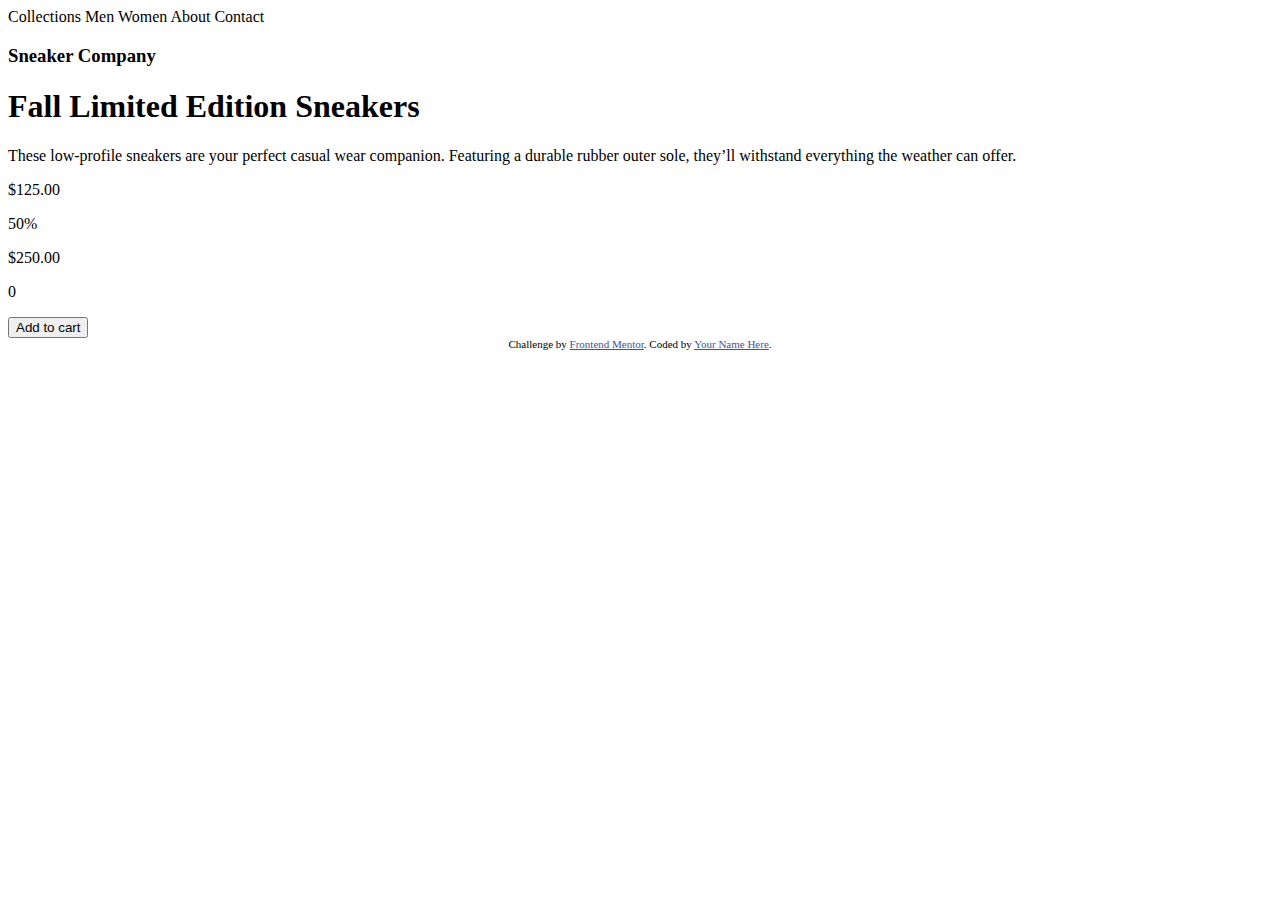
==== ecommerce-product-page-main/index.html @ 7ef9e748 "Initial structure added" ====
<!DOCTYPE html>
<html lang="en">

<head>
  <meta charset="UTF-8">
  <meta name="viewport" content="width=device-width, initial-scale=1.0">
  <!-- displays site properly based on user's device -->

  <link rel="icon" type="image/png" sizes="32x32" href="./images/favicon-32x32.png">

  <title>Frontend Mentor | E-commerce product page</title>
  <link rel="stylesheet" href="style.css">

  <!-- Feel free to remove these styles or customise in your own stylesheet 👍 -->
  <style>
    .attribution {
      font-size: 11px;
      text-align: center;
    }

    .attribution a {
      color: hsl(228, 45%, 44%);
    }
  </style>
</head>

<body>

  <header>

    <nav>
      Collections
      Men
      Women
      About
      Contact
    </nav>

  </header>

  <main>
    <h3>Sneaker Company</h3>

    <h1>Fall Limited Edition Sneakers</h1>

    <p class="description">These low-profile sneakers are your perfect casual wear companion. Featuring a
    durable rubber outer sole, they’ll withstand everything the weather can offer.</p>

    <p class="price">$125.00</p>
    <p class="percentage">50%</p>
    <p class="past-price">$250.00</p>

    <p class="quantity">0</p>
    <button>Add to cart</button>

  </main>

  <div class="attribution">
    Challenge by <a href="https://www.frontendmentor.io?ref=challenge" target="_blank">Frontend Mentor</a>.
    Coded by <a href="#">Your Name Here</a>.
  </div>
</body>

</html>
---- ecommerce-product-page-main/style.css ----

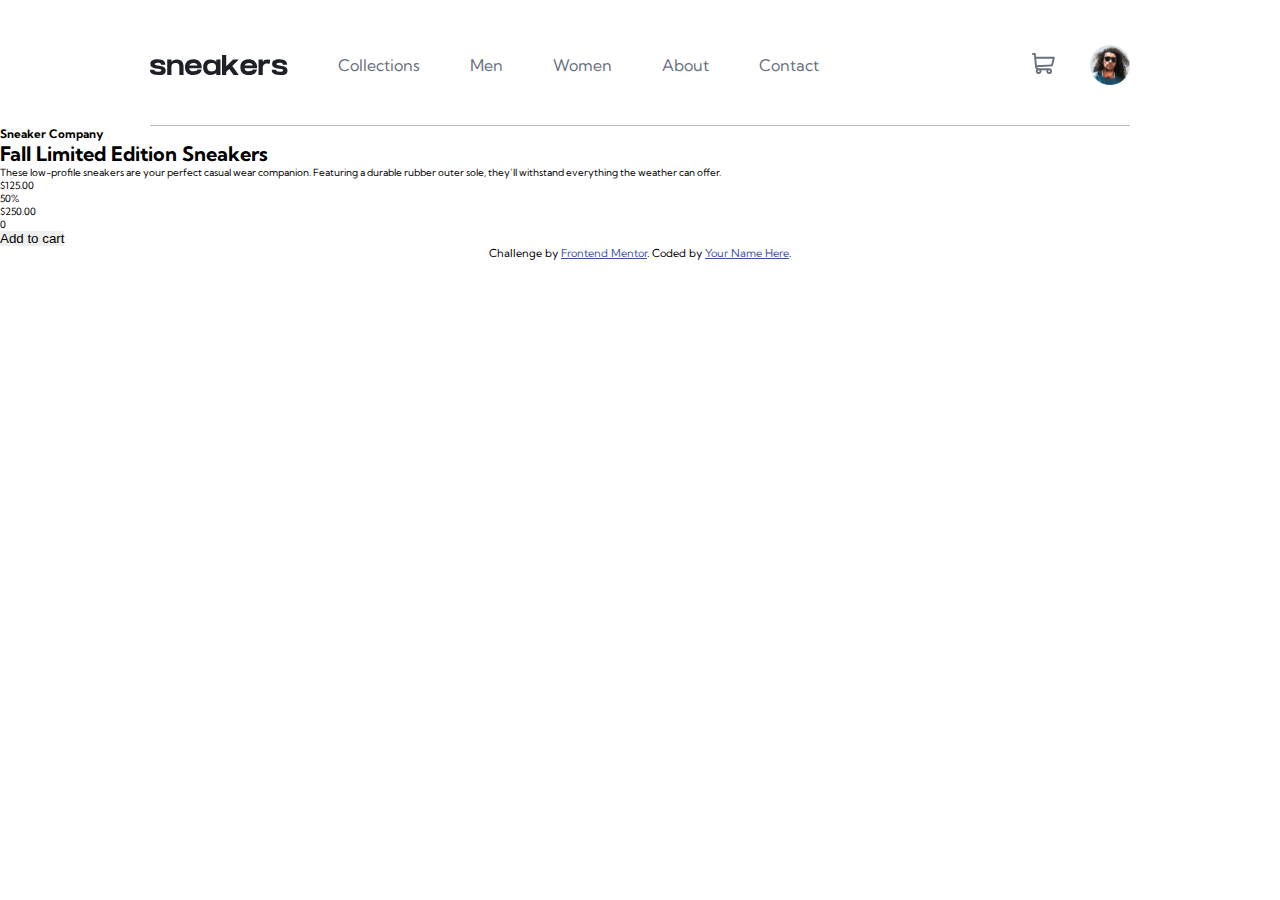
==== commit c65664e3: "header and navbar added" ====
--- a/ecommerce-product-page-main/index.html
+++ b/ecommerce-product-page-main/index.html
@@ -29,16 +29,24 @@
   <header>
 
     <nav>
-      Collections
-      Men
-      Women
-      About
-      Contact
+      <img src="./images/logo.svg" alt="Logo">
+      <a href="#">Collections</a>
+      <a href="#">Men</a>
+      <a href="#">Women</a>
+      <a href="#">About</a>
+      <a href="#">Contact</a>
+
+      <div class="user-area">
+        <button><img src="./images/icon-cart.svg" alt="Carrinho"></button>
+        <img src="./images/image-avatar.png" alt="Avatar" class="avatar-image">
+      </div>
     </nav>
 
   </header>
 
   <main>
+
+    
     <h3>Sneaker Company</h3>
 
     <h1>Fall Limited Edition Sneakers</h1>
--- a/ecommerce-product-page-main/style.css
+++ b/ecommerce-product-page-main/style.css
@@ -1,2 +1,79 @@
+@import url('https://fonts.googleapis.com/css2?family=Kumbh+Sans:wght@100..900&display=swap');
 
+* {
+    padding: 0;
+    margin: 0;
+    box-sizing: border-box;
+    border: none;
+}
 
+html {
+    font-size: 62.5%;
+
+    --orange: hsl(26, 100%, 55%);
+    --paleOrange: hsl(25, 100%, 94%);
+
+    --veryDarkBlue: hsl(220, 13%, 13%);
+    --darkGrayishBlue: hsl(219, 9%, 45%);
+    --grayishBlue: hsl(220, 14%, 75%);
+    --lightGrayishBlue: hsl(223, 64%, 98%);
+    --white: hsl(0, 0%, 100%);
+    --black: hsl(0, 0%, 0%);
+
+    --mainFont: 'Kumbh Sans', sans-serif;
+
+    font-family: var(--mainFont);
+}
+
+header {
+    display: flex;
+    flex-direction: row;
+    gap: 5rem;
+    padding: 0rem 15rem;
+}
+
+header img {
+    width: 15rem;
+}
+
+header nav {
+    font-weight: 400;
+    font-size: 1.6rem;
+    color: var(--darkGrayishBlue);
+    display: flex;
+    flex-direction: row;
+    align-items: center;
+    justify-content: center;
+    margin-top: .5rem;
+    gap: 5rem;
+    padding: 4rem 0rem;
+    border-bottom: 1px solid var(--grayishBlue);
+    width: 100%;
+}
+
+header nav a {
+    all: unset;
+    color: inherit;
+    text-decoration: none;
+}
+
+header nav .user-area {
+    display: flex;
+    flex-direction: row;
+    gap: 3.5rem;
+    justify-content: flex-end;
+    align-items: center;
+    width: 100%;
+}
+
+header nav .user-area button {
+    background-color: transparent;
+}
+
+header nav .user-area button img {
+    width: 2.3rem;
+}
+
+header nav .user-area .avatar-image {
+    width: 4rem;
+}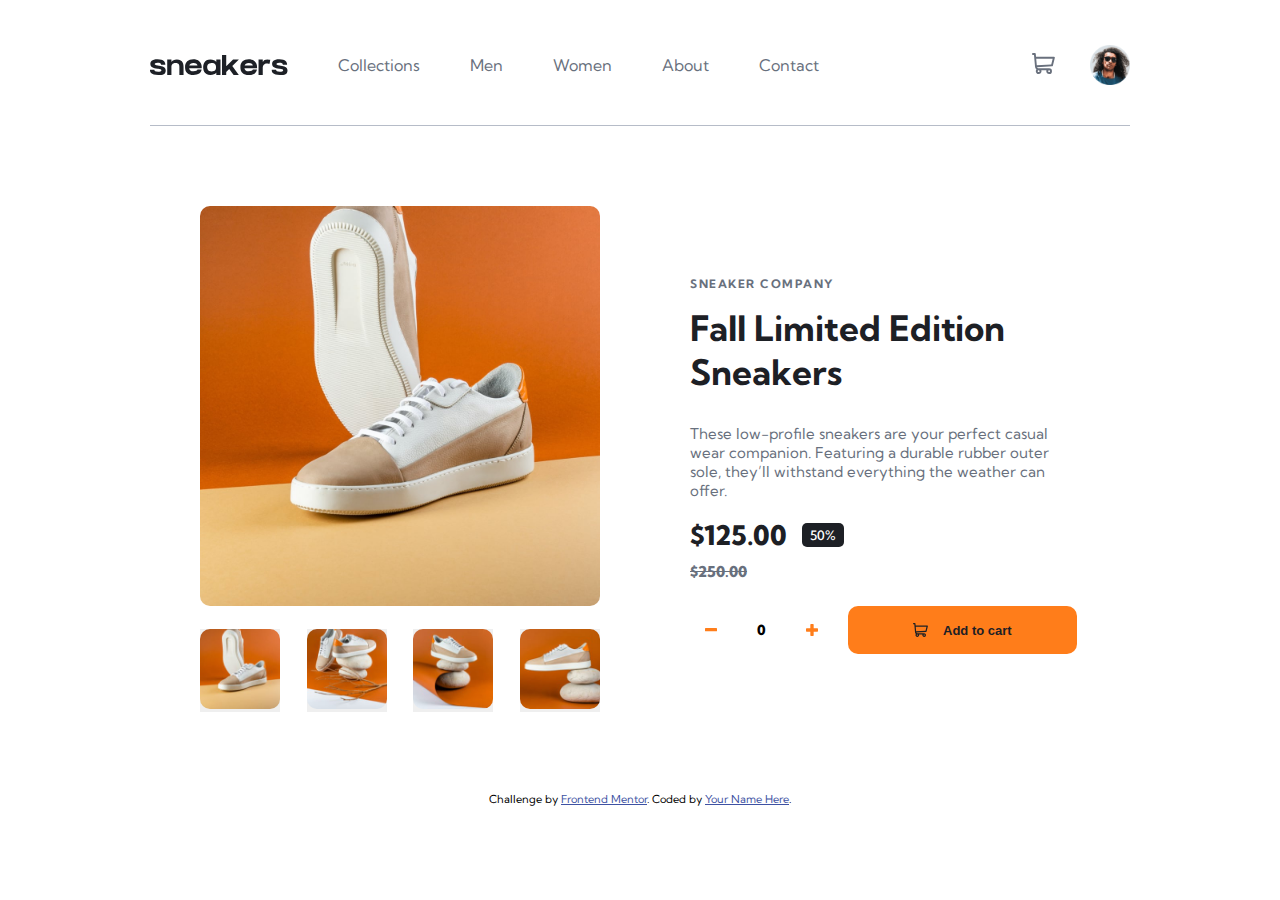
==== commit c5b7a224: "main content added and stylized" ====
--- a/ecommerce-product-page-main/index.html
+++ b/ecommerce-product-page-main/index.html
@@ -46,20 +46,50 @@
 
   <main>
 
-    
-    <h3>Sneaker Company</h3>
+    <div class="image-pack">
 
-    <h1>Fall Limited Edition Sneakers</h1>
+      <img src="./images/image-product-1.jpg" alt="" class="mainImage">
 
-    <p class="description">These low-profile sneakers are your perfect casual wear companion. Featuring a
-    durable rubber outer sole, they’ll withstand everything the weather can offer.</p>
+      <div class="image-navegation">
+        <button><img src="./images/image-product-1-thumbnail.jpg" alt=""></button>
+        <button><img src="./images/image-product-2-thumbnail.jpg" alt=""></button>
+        <button><img src="./images/image-product-3-thumbnail.jpg" alt=""></button>
+        <button><img src="./images/image-product-4-thumbnail.jpg" alt=""></button>
+      </div>
 
-    <p class="price">$125.00</p>
-    <p class="percentage">50%</p>
-    <p class="past-price">$250.00</p>
+    </div>
 
-    <p class="quantity">0</p>
-    <button>Add to cart</button>
+    <div class="description-area">
+
+      <h3>SNEAKER COMPANY</h3>
+
+      <h1>Fall Limited Edition Sneakers</h1>
+
+      <p class="description">These low-profile sneakers are your perfect casual wear companion. Featuring a
+        durable rubber outer sole, they’ll withstand everything the weather can offer.</p>
+
+      <div class="pricePercentage">
+        <p class="price">$125.00</p>
+        <p class="percentage">50%</p>
+      </div>
+
+      <p class="past-price">$250.00</p>
+
+      <div class="quantityButton">
+
+        <div class="quantityWrapper">
+          <button class="quantityDelete"><img src="./images/icon-minus.svg" alt="" srcset=""></button>
+          <p class="quantity">0</p>
+          <button class="quantityAdd"><img src="./images/icon-plus.svg" alt="" srcset=""></button>
+        </div>
+
+        <button class="cartButton"> 
+          <img src="./images/icon-cart copy.svg" alt="" srcset=""> 
+          <p>Add to cart</p>
+        </button>
+      </div>
+
+    </div>
 
   </main>
 
--- a/ecommerce-product-page-main/style.css
+++ b/ecommerce-product-page-main/style.css
@@ -25,6 +25,10 @@
     font-family: var(--mainFont);
 }
 
+body {
+    background-color: var(--white);
+}
+
 header {
     display: flex;
     flex-direction: row;
@@ -55,6 +59,7 @@
     all: unset;
     color: inherit;
     text-decoration: none;
+    cursor: pointer;
 }
 
 header nav .user-area {
@@ -68,6 +73,7 @@
 
 header nav .user-area button {
     background-color: transparent;
+    cursor: pointer;
 }
 
 header nav .user-area button img {
@@ -76,4 +82,136 @@
 
 header nav .user-area .avatar-image {
     width: 4rem;
+    cursor: pointer;
+}
+
+main {
+    display: flex;
+    flex-direction: row;
+    margin: 8rem 20rem;
+    gap: 9rem;
+}
+
+main .image-pack .mainImage {
+    width: 40rem;
+    border-radius: 1rem;
+}
+
+main .image-pack .image-navegation {
+    display: flex;
+    flex-direction: row;
+    justify-content: space-between;
+    margin-top: 2rem;
+}
+
+main .image-pack .image-navegation img {
+    width: 8rem;
+    border-radius: 1rem;
+    cursor: pointer;
+}
+
+main .description-area {
+    padding-top: 7rem;
+}
+
+main .description-area h3 {
+    color: var(--darkGrayishBlue);
+    margin-bottom: 1.5rem;
+    letter-spacing: .15rem;
+}
+
+main .description-area h1 {
+    font-size: 3.5rem;
+    color: var(--veryDarkBlue);
+}
+
+main .description-area .description {
+    font-size: 1.5rem;
+    color: var(--darkGrayishBlue);
+    margin-top: 3rem;
+}
+
+main .description-area .pricePercentage {
+    display: flex;
+    flex-direction: row;
+    margin-top: 1.8rem;
+    justify-content: flex-start;
+    align-items: center;
+    gap: 1.5rem;
+}
+
+main .description-area .pricePercentage .price {
+    font-size: 2.7rem;
+    font-weight: 800;
+    color: var(--veryDarkBlue);
+}
+
+main .description-area .pricePercentage .percentage {
+    background-color: var(--veryDarkBlue);
+    color: var(--white);
+    font-size: 1.3rem;
+    font-weight: 500;
+    padding: .4rem .8rem;
+    border-radius: .5rem;
+}
+
+main .description-area .past-price {
+    font-size: 1.5rem;
+    font-weight: 800;
+    text-decoration: line-through;
+    color: var(--darkGrayishBlue);
+    margin-top: 1rem;
+}
+
+main .description-area .quantityButton {
+    display: flex;
+    flex-direction: row;
+    margin-top: 2.5rem;
+    gap: 1.5rem;
+}
+
+main .description-area .quantityButton .quantityWrapper{
+    display: flex;
+    flex-direction: row;
+    justify-content: center;
+    align-items: center;
+    background-color: var(--LightgrayishBlue);
+    padding: 1.5rem;
+    gap: 4rem;
+    border-radius: .5rem;
+}
+
+main .description-area .quantityButton .quantityWrapper button{
+    background-color: var(--LightgrayishBlue);
+    display: flex;
+    justify-content: center;
+    align-items: center;
+    cursor: pointer;
+}
+
+main .description-area .quantityButton .quantityWrapper button img{
+    width: 1.2rem;
+}
+
+main .description-area .quantityButton .quantityWrapper .quantity{
+    font-size: 1.4rem;
+    font-weight: 800;
+}
+
+main .description-area .quantityButton .cartButton img{
+    width: 1.5rem;
+}
+
+main .description-area .quantityButton .cartButton{
+    background-color: var(--orange);
+    color: var(--veryDarkBlue);
+    font-size: 1.3rem;
+    font-weight: 800;
+    display: flex;
+    justify-content: center;
+    align-items: center;
+    gap: 1.5rem;
+    padding: 1rem 6.5rem;
+    border-radius: 1rem;
+    cursor: pointer;
 }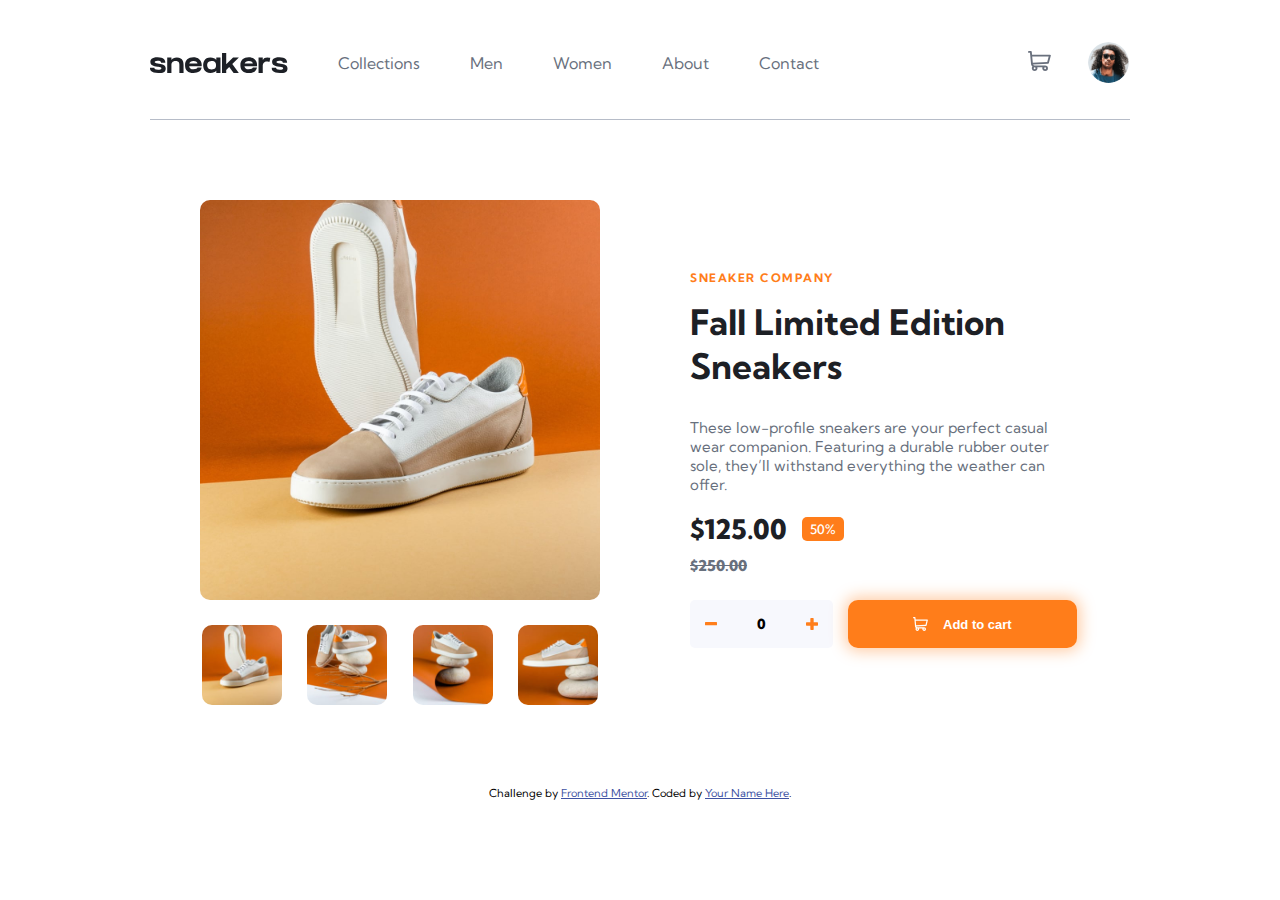
==== commit 8c10a722: "Add initial active states" ====
--- a/ecommerce-product-page-main/index.html
+++ b/ecommerce-product-page-main/index.html
@@ -29,7 +29,7 @@
   <header>
 
     <nav>
-      <img src="./images/logo.svg" alt="Logo">
+      <img src="./images/logo.svg" alt="Logo" class="logo">
       <a href="#">Collections</a>
       <a href="#">Men</a>
       <a href="#">Women</a>
@@ -37,8 +37,16 @@
       <a href="#">Contact</a>
 
       <div class="user-area">
-        <button><img src="./images/icon-cart.svg" alt="Carrinho"></button>
-        <img src="./images/image-avatar.png" alt="Avatar" class="avatar-image">
+        <button class="cart"><img src="./images/icon-cart.svg" alt="Carrinho"></button>
+
+        <div class="productsCart">
+          <h3>Cart</h3>
+          <p>Your cart is empty.</p>
+        </div>
+
+        <div class="avatar-image-container">
+          <img src="./images/image-avatar.png" alt="Avatar" class="avatar-image">
+        </div>
       </div>
     </nav>
 
@@ -51,10 +59,22 @@
       <img src="./images/image-product-1.jpg" alt="" class="mainImage">
 
       <div class="image-navegation">
-        <button><img src="./images/image-product-1-thumbnail.jpg" alt=""></button>
-        <button><img src="./images/image-product-2-thumbnail.jpg" alt=""></button>
-        <button><img src="./images/image-product-3-thumbnail.jpg" alt=""></button>
-        <button><img src="./images/image-product-4-thumbnail.jpg" alt=""></button>
+
+        <div class="image-navegation__buttonWrapper">
+          <button><img src="./images/image-product-1-thumbnail.jpg" alt=""></button>
+        </div>
+
+        <div class="image-navegation__buttonWrapper">
+          <button><img src="./images/image-product-2-thumbnail.jpg" alt=""></button>
+        </div>
+
+        <div class="image-navegation__buttonWrapper">
+          <button><img src="./images/image-product-3-thumbnail.jpg" alt=""></button>
+        </div>
+
+        <div class="image-navegation__buttonWrapper">
+          <button><img src="./images/image-product-4-thumbnail.jpg" alt=""></button>
+        </div>
       </div>
 
     </div>
@@ -83,8 +103,8 @@
           <button class="quantityAdd"><img src="./images/icon-plus.svg" alt="" srcset=""></button>
         </div>
 
-        <button class="cartButton"> 
-          <img src="./images/icon-cart copy.svg" alt="" srcset=""> 
+        <button class="cartButton">
+          <img src="./images/icon-cart copy.svg" alt="" srcset="">
           <p>Add to cart</p>
         </button>
       </div>
@@ -99,4 +119,6 @@
   </div>
 </body>
 
+<script src="./script.js"></script>
+
 </html>--- a/ecommerce-product-page-main/style.css
+++ b/ecommerce-product-page-main/style.css
@@ -33,11 +33,15 @@
     display: flex;
     flex-direction: row;
     gap: 5rem;
-    padding: 0rem 15rem;
-}
-
-header img {
+    height: 12rem;
+    margin: 0rem 15rem;
+    border-bottom: 1px solid var(--grayishBlue);
+}
+
+header nav .logo {
     width: 15rem;
+    border-bottom: 4px solid transparent;
+
 }
 
 header nav {
@@ -50,9 +54,8 @@
     justify-content: center;
     margin-top: .5rem;
     gap: 5rem;
-    padding: 4rem 0rem;
-    border-bottom: 1px solid var(--grayishBlue);
     width: 100%;
+    height: 100%;
 }
 
 header nav a {
@@ -60,6 +63,15 @@
     color: inherit;
     text-decoration: none;
     cursor: pointer;
+    height: 90%;
+    display: flex;
+    justify-content: center;
+    align-items: center;
+    border-bottom: 4px solid transparent;
+}
+
+header nav a:hover {
+    border-bottom: 4px solid var(--orange);
 }
 
 header nav .user-area {
@@ -69,6 +81,37 @@
     justify-content: flex-end;
     align-items: center;
     width: 100%;
+    border-bottom: 4px solid transparent;
+}
+
+header nav .user-area .productsCart{
+    position: absolute;
+    background-color: var(--white);
+    box-shadow: 0px 0px 20px 3px rgba(0, 0, 0, 0.150);
+    top: 11rem;
+    right: 8rem;
+    width: 30rem;
+    height: 20rem;
+    border-radius: 1rem;
+    display: flex;
+    flex-direction: column;
+    visibility: hidden;
+}
+
+header nav .user-area .productsCart h3{
+    color: var(--black);
+    font-size: 1.5rem;
+    padding: 2rem;
+    border-bottom: .1rem solid var(--grayishBlue);
+    filter: brightness(1.16);
+}
+
+header nav .user-area .productsCart p{
+    display: flex;
+    justify-content: center;
+    align-items: center;
+    flex-grow: 1;
+    font-weight: 800;
 }
 
 header nav .user-area button {
@@ -78,11 +121,35 @@
 
 header nav .user-area button img {
     width: 2.3rem;
+    transition-duration: 200ms;
+    transition-property: filter;
+    z-index: 1;
+}
+
+header nav .user-area button img:hover {
+    filter: brightness(0);
+}
+
+.avatar-image-container {
+    flex-shrink: 0;
+    display: flex;
+    justify-content: center;
+    align-items: center;
+    width: 4.4rem;
+    height: 4.4rem;
 }
 
 header nav .user-area .avatar-image {
-    width: 4rem;
-    cursor: pointer;
+    width: 4.1rem;
+    cursor: pointer;
+    border-radius: 50%;
+    transition-duration: 80ms;
+    transition-property: border;
+    box-sizing: content-box;
+}
+
+header nav .user-area .avatar-image:hover {
+    border: 3px solid var(--orange);
 }
 
 main {
@@ -104,10 +171,40 @@
     margin-top: 2rem;
 }
 
+.image-navegation__buttonWrapper {
+    width: 8.3rem;
+    height: 8.3rem;
+    flex-shrink: 0;
+    display: flex;
+    justify-content: center;
+    align-items: center;
+}
+
 main .image-pack .image-navegation img {
     width: 8rem;
     border-radius: 1rem;
     cursor: pointer;
+    transition-duration: 80ms;
+    transition-property: border;
+    box-sizing: content-box;
+}
+
+main .image-pack .image-navegation button {
+    display: flex;
+    justify-content: center;
+    align-items: center;
+    transition-duration: 80ms;
+    transition-property: border;
+    box-sizing: content-box;
+    border-radius: 1.5rem;
+}
+
+main .image-pack .image-navegation button:hover {
+    border: 3px solid var(--orange);
+}
+
+main .image-pack .image-navegation img:hover {
+    opacity: 0.50;
 }
 
 main .description-area {
@@ -115,7 +212,7 @@
 }
 
 main .description-area h3 {
-    color: var(--darkGrayishBlue);
+    color: var(--orange);
     margin-bottom: 1.5rem;
     letter-spacing: .15rem;
 }
@@ -147,7 +244,7 @@
 }
 
 main .description-area .pricePercentage .percentage {
-    background-color: var(--veryDarkBlue);
+    background-color: var(--orange);
     color: var(--white);
     font-size: 1.3rem;
     font-weight: 500;
@@ -175,14 +272,14 @@
     flex-direction: row;
     justify-content: center;
     align-items: center;
-    background-color: var(--LightgrayishBlue);
+    background-color: var(--lightGrayishBlue);
     padding: 1.5rem;
     gap: 4rem;
     border-radius: .5rem;
 }
 
 main .description-area .quantityButton .quantityWrapper button{
-    background-color: var(--LightgrayishBlue);
+    background-color: var(--lightGrayishBlue);
     display: flex;
     justify-content: center;
     align-items: center;
@@ -193,6 +290,10 @@
     width: 1.2rem;
 }
 
+main .description-area .quantityButton .quantityWrapper button img:hover {
+    filter: brightness(1.4);
+}
+
 main .description-area .quantityButton .quantityWrapper .quantity{
     font-size: 1.4rem;
     font-weight: 800;
@@ -204,7 +305,7 @@
 
 main .description-area .quantityButton .cartButton{
     background-color: var(--orange);
-    color: var(--veryDarkBlue);
+    color: var(--white);
     font-size: 1.3rem;
     font-weight: 800;
     display: flex;
@@ -214,4 +315,11 @@
     padding: 1rem 6.5rem;
     border-radius: 1rem;
     cursor: pointer;
+    box-shadow: 0px 0px 15px 3px hsla(26, 100%, 55%, 0.401);
+    transition-duration: 200ms;
+    transition-property: filter;
+}
+
+main .description-area .quantityButton .cartButton:hover {
+    filter: brightness(1.15);
 }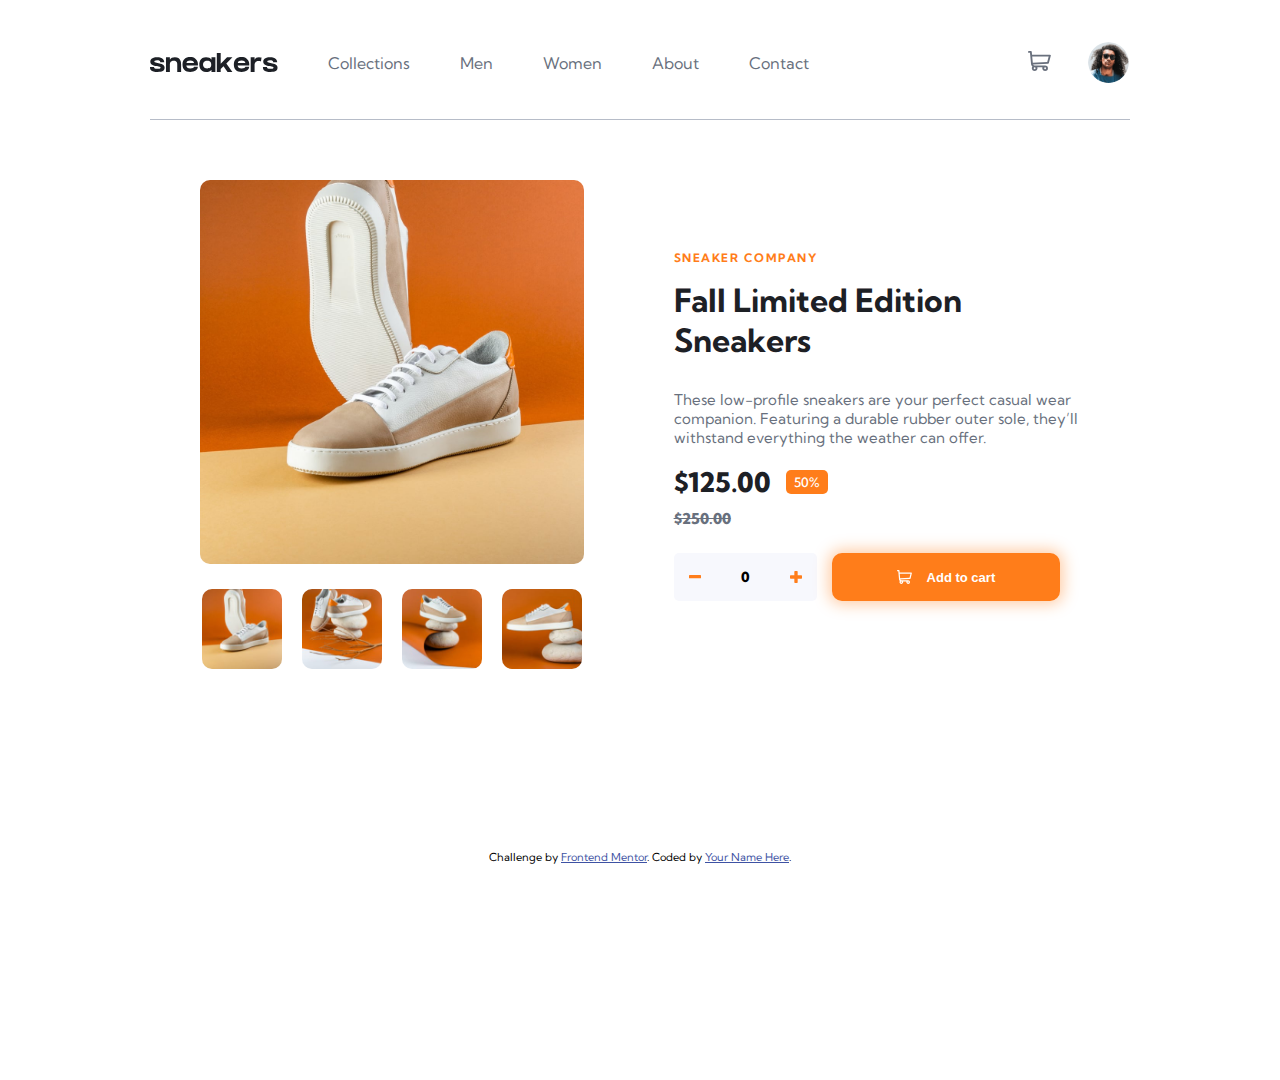
==== commit b69f1570: "Add header responsiveness" ====
--- a/ecommerce-product-page-main/index.html
+++ b/ecommerce-product-page-main/index.html
@@ -29,6 +29,13 @@
   <header>
 
     <nav>
+
+      <div class="menu-icon">
+        <span></span>
+        <span></span>
+        <span></span>
+      </div>
+  
       <img src="./images/logo.svg" alt="Logo" class="logo">
       <a href="#">Collections</a>
       <a href="#">Men</a>
--- a/ecommerce-product-page-main/style.css
+++ b/ecommerce-product-page-main/style.css
@@ -26,6 +26,8 @@
 }
 
 body {
+    width: 100%;
+    height: 100vh;
     background-color: var(--white);
 }
 
@@ -36,12 +38,20 @@
     height: 12rem;
     margin: 0rem 15rem;
     border-bottom: 1px solid var(--grayishBlue);
+    position: fixed;
+    width: calc(100% - 30rem);
+    top: 0;
+    left: 0;
+    background-color: white;
+}
+
+header nav .menu-icon {
+    display: none;
 }
 
 header nav .logo {
-    width: 15rem;
+    width: clamp(10rem, 10vw, 15rem);
     border-bottom: 4px solid transparent;
-
 }
 
 header nav {
@@ -84,7 +94,7 @@
     border-bottom: 4px solid transparent;
 }
 
-header nav .user-area .productsCart{
+header nav .user-area .productsCart {
     position: absolute;
     background-color: var(--white);
     box-shadow: 0px 0px 20px 3px rgba(0, 0, 0, 0.150);
@@ -98,7 +108,7 @@
     visibility: hidden;
 }
 
-header nav .user-area .productsCart h3{
+header nav .user-area .productsCart h3 {
     color: var(--black);
     font-size: 1.5rem;
     padding: 2rem;
@@ -106,7 +116,7 @@
     filter: brightness(1.16);
 }
 
-header nav .user-area .productsCart p{
+header nav .user-area .productsCart p {
     display: flex;
     justify-content: center;
     align-items: center;
@@ -155,12 +165,12 @@
 main {
     display: flex;
     flex-direction: row;
-    margin: 8rem 20rem;
-    gap: 9rem;
+    margin: 18rem 20rem;
+    gap: clamp(4.5rem, 7vw, 9rem);
 }
 
 main .image-pack .mainImage {
-    width: 40rem;
+    width: clamp(30rem, 30vw, 40rem);
     border-radius: 1rem;
 }
 
@@ -172,8 +182,8 @@
 }
 
 .image-navegation__buttonWrapper {
-    width: 8.3rem;
-    height: 8.3rem;
+    width: clamp(6.8rem, 7.3vw, 8.3rem);
+    height: clamp(6.8rem, 7.3vw, 8.3rem);
     flex-shrink: 0;
     display: flex;
     justify-content: center;
@@ -181,7 +191,7 @@
 }
 
 main .image-pack .image-navegation img {
-    width: 8rem;
+    width: clamp(6.5rem, 7vw, 8rem);
     border-radius: 1rem;
     cursor: pointer;
     transition-duration: 80ms;
@@ -208,7 +218,7 @@
 }
 
 main .description-area {
-    padding-top: 7rem;
+    padding-top: clamp(3rem, 6vw, 7rem);
 }
 
 main .description-area h3 {
@@ -218,7 +228,7 @@
 }
 
 main .description-area h1 {
-    font-size: 3.5rem;
+    font-size: clamp(2.8rem, 2.5vw, 3.5rem);
     color: var(--veryDarkBlue);
 }
 
@@ -267,7 +277,7 @@
     gap: 1.5rem;
 }
 
-main .description-area .quantityButton .quantityWrapper{
+main .description-area .quantityButton .quantityWrapper {
     display: flex;
     flex-direction: row;
     justify-content: center;
@@ -278,7 +288,7 @@
     border-radius: .5rem;
 }
 
-main .description-area .quantityButton .quantityWrapper button{
+main .description-area .quantityButton .quantityWrapper button {
     background-color: var(--lightGrayishBlue);
     display: flex;
     justify-content: center;
@@ -286,7 +296,7 @@
     cursor: pointer;
 }
 
-main .description-area .quantityButton .quantityWrapper button img{
+main .description-area .quantityButton .quantityWrapper button img {
     width: 1.2rem;
 }
 
@@ -294,16 +304,16 @@
     filter: brightness(1.4);
 }
 
-main .description-area .quantityButton .quantityWrapper .quantity{
+main .description-area .quantityButton .quantityWrapper .quantity {
     font-size: 1.4rem;
     font-weight: 800;
 }
 
-main .description-area .quantityButton .cartButton img{
+main .description-area .quantityButton .cartButton img {
     width: 1.5rem;
 }
 
-main .description-area .quantityButton .cartButton{
+main .description-area .quantityButton .cartButton {
     background-color: var(--orange);
     color: var(--white);
     font-size: 1.3rem;
@@ -322,4 +332,81 @@
 
 main .description-area .quantityButton .cartButton:hover {
     filter: brightness(1.15);
+}
+
+@media (max-width: 1024px) {
+
+    header {
+        height: clamp(7rem, 10vw, 10rem);
+        margin: 0;
+        padding: 0;
+        width: 100%;
+        top: 0;
+        left: 0;
+    }
+
+    header nav {
+        gap: 2.5rem;
+        width: 100%;
+        margin: 0px clamp(2rem, 4vw, 5rem);
+    }
+
+    header nav .menu-icon {
+        border-top: .4rem solid transparent;
+        gap: .4rem;
+        width: 4rem;
+        height: 3rem;
+        display: flex;
+        flex-direction: column;
+        cursor: pointer;
+    }
+
+    header nav .menu-icon span {
+        display: block;
+        height: 4px;
+        width: 100%;
+        background-color: var(--darkGrayishBlue);
+        transition: transform 0.3s ease, opacity 0.3s ease;
+    }
+
+    .menu-icon.active span:nth-child(1) {
+        transform: translateY(13px) rotate(45deg);
+        /* Gira a primeira linha */
+    }
+
+    .menu-icon.active span:nth-child(2) {
+        opacity: 0;
+        /* Esconde a linha do meio */
+    }
+
+    .menu-icon.active span:nth-child(3) {
+        transform: translateY(-13px) rotate(-45deg);
+        /* Gira a terceira linha */
+    }
+
+    header nav .logo {
+        width: clamp(13rem, 15vw, 20rem);
+    }
+
+    header nav a {
+        display: none;
+        height: 4px;
+        width: 100%;
+        background-color: #333;
+        border-radius: 2px;
+        transition: transform 0.3s ease, opacity 0.3s ease;
+    }
+
+    header nav .user-area {
+        gap: clamp(2.4rem, 4vw, 3.5rem);
+    }
+
+    .avatar-image-container {
+        width: clamp(3.8rem, 4.8vw, 4.4rem);
+        height: clamp(3.8rem, 4.8vw, 4.4rem);
+    }
+
+    header nav .user-area .avatar-image {
+        width: clamp(3.5rem, 4.5vw, 4.1rem);
+    }
 }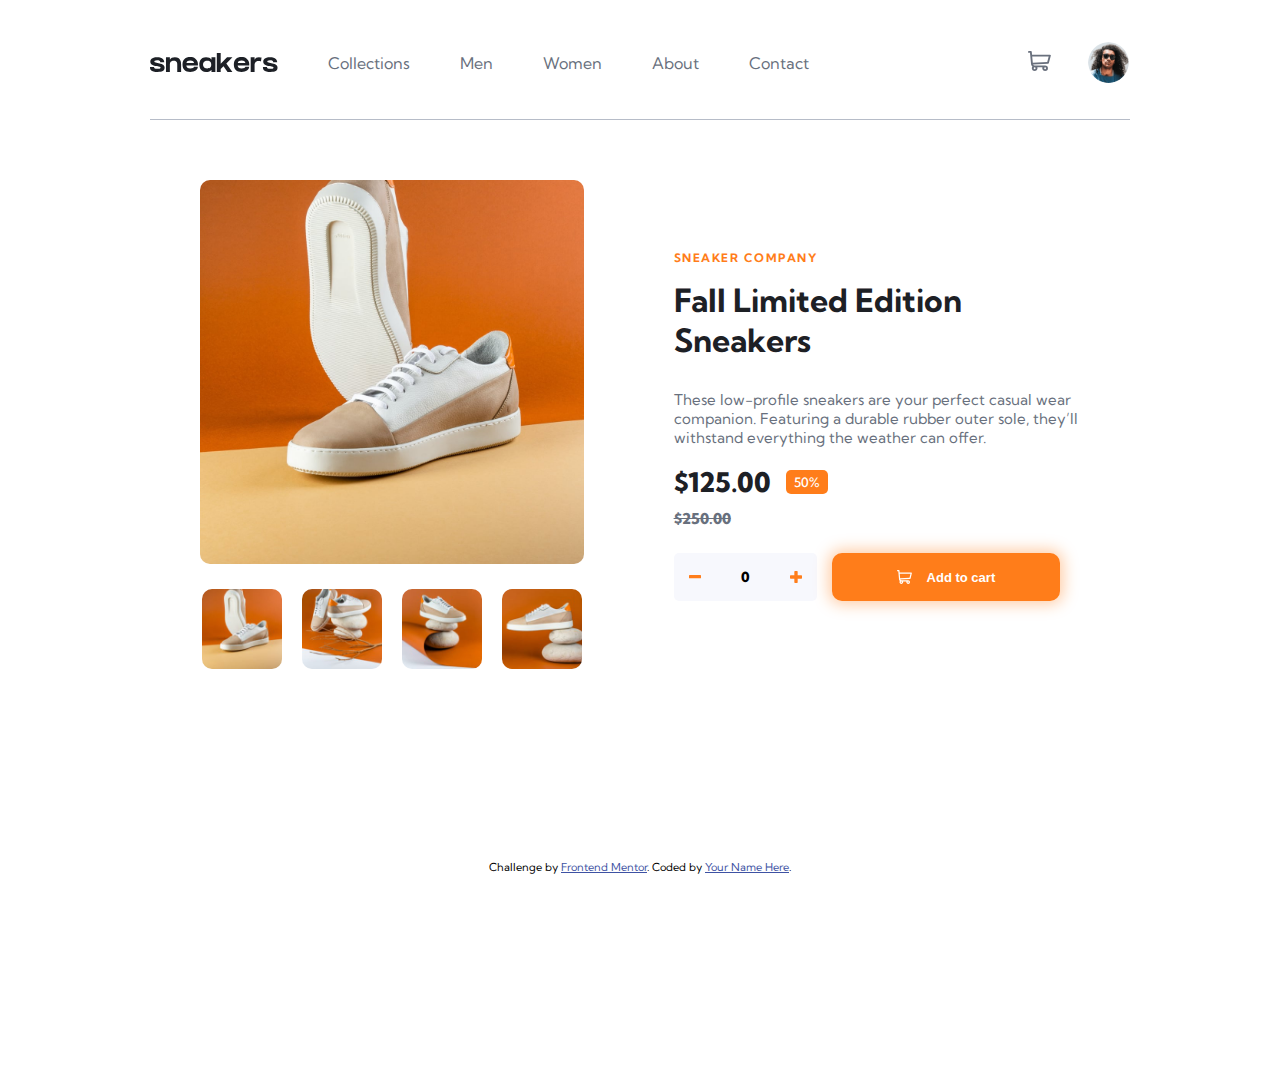
==== commit a709dcb2: "Add main responsiveness & mobile menu" ====
--- a/ecommerce-product-page-main/index.html
+++ b/ecommerce-product-page-main/index.html
@@ -10,18 +10,6 @@
 
   <title>Frontend Mentor | E-commerce product page</title>
   <link rel="stylesheet" href="style.css">
-
-  <!-- Feel free to remove these styles or customise in your own stylesheet 👍 -->
-  <style>
-    .attribution {
-      font-size: 11px;
-      text-align: center;
-    }
-
-    .attribution a {
-      color: hsl(228, 45%, 44%);
-    }
-  </style>
 </head>
 
 <body>
@@ -35,13 +23,28 @@
         <span></span>
         <span></span>
       </div>
-  
+
       <img src="./images/logo.svg" alt="Logo" class="logo">
-      <a href="#">Collections</a>
-      <a href="#">Men</a>
-      <a href="#">Women</a>
-      <a href="#">About</a>
-      <a href="#">Contact</a>
+
+      <div class="menuLinks-Wrapper">
+
+        <div class="closeButton">
+
+          <button><img src="./images/icon-close.svg" alt=""></button>
+
+        </div>
+
+        <div class="menuLinks">
+
+          <a href="#">Collections</a>
+          <a href="#">Men</a>
+          <a href="#">Women</a>
+          <a href="#">About</a>
+          <a href="#">Contact</a>
+
+        </div>
+
+      </div>
 
       <div class="user-area">
         <button class="cart"><img src="./images/icon-cart.svg" alt="Carrinho"></button>
@@ -63,7 +66,19 @@
 
     <div class="image-pack">
 
-      <img src="./images/image-product-1.jpg" alt="" class="mainImage">
+      <div class="mainImage-Wrapper">
+
+        <img src="./images/image-product-1.jpg" alt="" class="mainImage">
+
+        <div class="nextPrevious-buttonWrapper">
+
+          <button class="buttonPrevious"><img src="./images/icon-previous.svg" alt=""></button>
+
+          <button class="buttonNext"><img src="./images/icon-next.svg" alt=""></button>
+
+        </div>
+
+      </div>
 
       <div class="image-navegation">
 
@@ -95,12 +110,16 @@
       <p class="description">These low-profile sneakers are your perfect casual wear companion. Featuring a
         durable rubber outer sole, they’ll withstand everything the weather can offer.</p>
 
-      <div class="pricePercentage">
-        <p class="price">$125.00</p>
-        <p class="percentage">50%</p>
+      <div class="pricePercentage-wrapper">
+
+        <div class="pricePercentage">
+          <p class="price">$125.00</p>
+          <p class="percentage">50%</p>
+        </div>
+
+        <p class="past-price">$250.00</p>
+
       </div>
-
-      <p class="past-price">$250.00</p>
 
       <div class="quantityButton">
 
@@ -120,10 +139,10 @@
 
   </main>
 
-  <div class="attribution">
+  <footer>
     Challenge by <a href="https://www.frontendmentor.io?ref=challenge" target="_blank">Frontend Mentor</a>.
     Coded by <a href="#">Your Name Here</a>.
-  </div>
+  </footer>
 </body>
 
 <script src="./script.js"></script>
--- a/ecommerce-product-page-main/style.css
+++ b/ecommerce-product-page-main/style.css
@@ -43,6 +43,7 @@
     top: 0;
     left: 0;
     background-color: white;
+    z-index: 1000;
 }
 
 header nav .menu-icon {
@@ -68,12 +69,35 @@
     height: 100%;
 }
 
+header nav .menuLinks-Wrapper {
+    display: flex;
+    flex-direction: row;
+    align-items: center;
+    justify-content: center;
+    gap: 5rem;
+    width: 100%;
+    height: 100%;
+}
+
+header nav .menuLinks-Wrapper .menuLinks {
+    display: flex;
+    flex-direction: row;
+    align-items: center;
+    justify-content: center;
+    gap: 5rem;
+    width: 100%;
+    height: 100%;
+}
+
+header nav .menuLinks-Wrapper .closeButton {
+    display: none;
+}
+
 header nav a {
-    all: unset;
-    color: inherit;
+    color: var(--darkGrayishBlue);
     text-decoration: none;
     cursor: pointer;
-    height: 90%;
+    height: 91%;
     display: flex;
     justify-content: center;
     align-items: center;
@@ -169,6 +193,10 @@
     gap: clamp(4.5rem, 7vw, 9rem);
 }
 
+main .image-pack .nextPrevious-buttonWrapper {
+    display: none;
+}
+
 main .image-pack .mainImage {
     width: clamp(30rem, 30vw, 40rem);
     border-radius: 1rem;
@@ -334,6 +362,16 @@
     filter: brightness(1.15);
 }
 
+footer {
+    font-size: 11px;
+    text-align: center;
+    padding: 1rem 0;
+}
+
+footer a {
+    color: hsl(228, 45%, 44%);
+}
+
 @media (max-width: 1024px) {
 
     header {
@@ -343,6 +381,8 @@
         width: 100%;
         top: 0;
         left: 0;
+        position: fixed !important;
+        z-index: 1000;
     }
 
     header nav {
@@ -364,7 +404,7 @@
     header nav .menu-icon span {
         display: block;
         height: 4px;
-        width: 100%;
+        width: 2.9rem;
         background-color: var(--darkGrayishBlue);
         transition: transform 0.3s ease, opacity 0.3s ease;
     }
@@ -388,13 +428,48 @@
         width: clamp(13rem, 15vw, 20rem);
     }
 
-    header nav a {
-        display: none;
-        height: 4px;
+    header nav .menuLinks-Wrapper .closeButton {
+        display: flex;
+        flex-direction: row;
         width: 100%;
-        background-color: #333;
-        border-radius: 2px;
-        transition: transform 0.3s ease, opacity 0.3s ease;
+    }
+
+    header nav .menuLinks-Wrapper .closeButton button {
+        background-color: transparent;
+        cursor: pointer;
+    }
+
+    header nav .menuLinks-Wrapper {
+        position: absolute;
+        display: flex;
+        flex-direction: column;
+        width: 50%;
+        background-color: var(--white);
+        left: 0;
+        top: 0;
+        height: 100vh;
+        margin: 0;
+        align-items: flex-start;
+        justify-content: flex-start;
+        gap: 2.5rem;
+        padding: 3rem;
+    }
+
+    header nav .menuLinks-Wrapper .menuLinks{
+        display: flex;
+        flex-direction: column;
+        width: 100%;
+        background-color: var(--white);
+        height: 50%;
+        font-weight: 800;
+        align-items: flex-start;
+        justify-content: flex-start;
+        gap: 2.5rem;
+    }
+
+    header nav .menuLinks-Wrapper a {
+        color: var(--black);
+        height: auto;
     }
 
     header nav .user-area {
@@ -409,4 +484,74 @@
     header nav .user-area .avatar-image {
         width: clamp(3.5rem, 4.5vw, 4.1rem);
     }
+
+    main {
+        flex-direction: column;
+        margin: clamp(7rem, 10vw, 10rem) 0rem 0rem 0rem;
+        gap: 0rem;
+    }
+
+    main .image-pack {
+        width: 100%;
+        height: auto;
+    }
+
+    main .image-pack .mainImage-Wrapper {
+        position: relative;
+    }
+
+    main .image-pack .nextPrevious-buttonWrapper {
+        display: block;
+        position: absolute;
+        width: 100%;
+        padding: 0px 1.5rem;
+        display: flex;
+        justify-content: space-between;
+        top: 50%;
+
+    }
+
+    main .image-pack .nextPrevious-buttonWrapper button {
+        width: 4rem;
+        height: 4rem;
+        border-radius: 50%;
+        display: flex;
+        align-items: center;
+        justify-content: center;
+        cursor: pointer;
+    }
+
+    main .image-pack .mainImage {
+        width: max(100%, 10rem);
+        height: auto;
+        object-fit: cover;
+        border-radius: 0rem;
+    }
+
+    main .image-pack .image-navegation {
+        display: none;
+    }
+
+    main .description-area {
+        padding: clamp(2rem, 4vw, 5rem) 3rem;
+    }
+
+    main .description-area .pricePercentage-wrapper {
+        display: flex;
+        flex-direction: row;
+        align-items: center;
+        justify-content: space-between;
+    }
+
+    main .description-area .quantityButton {
+        flex-direction: column;
+    }
+
+    main .description-area .quantityButton .quantityWrapper {
+        justify-content: space-between;
+    }
+
+    main .description-area .quantityButton .cartButton {
+        padding: 2rem 6.5rem;
+    }
 }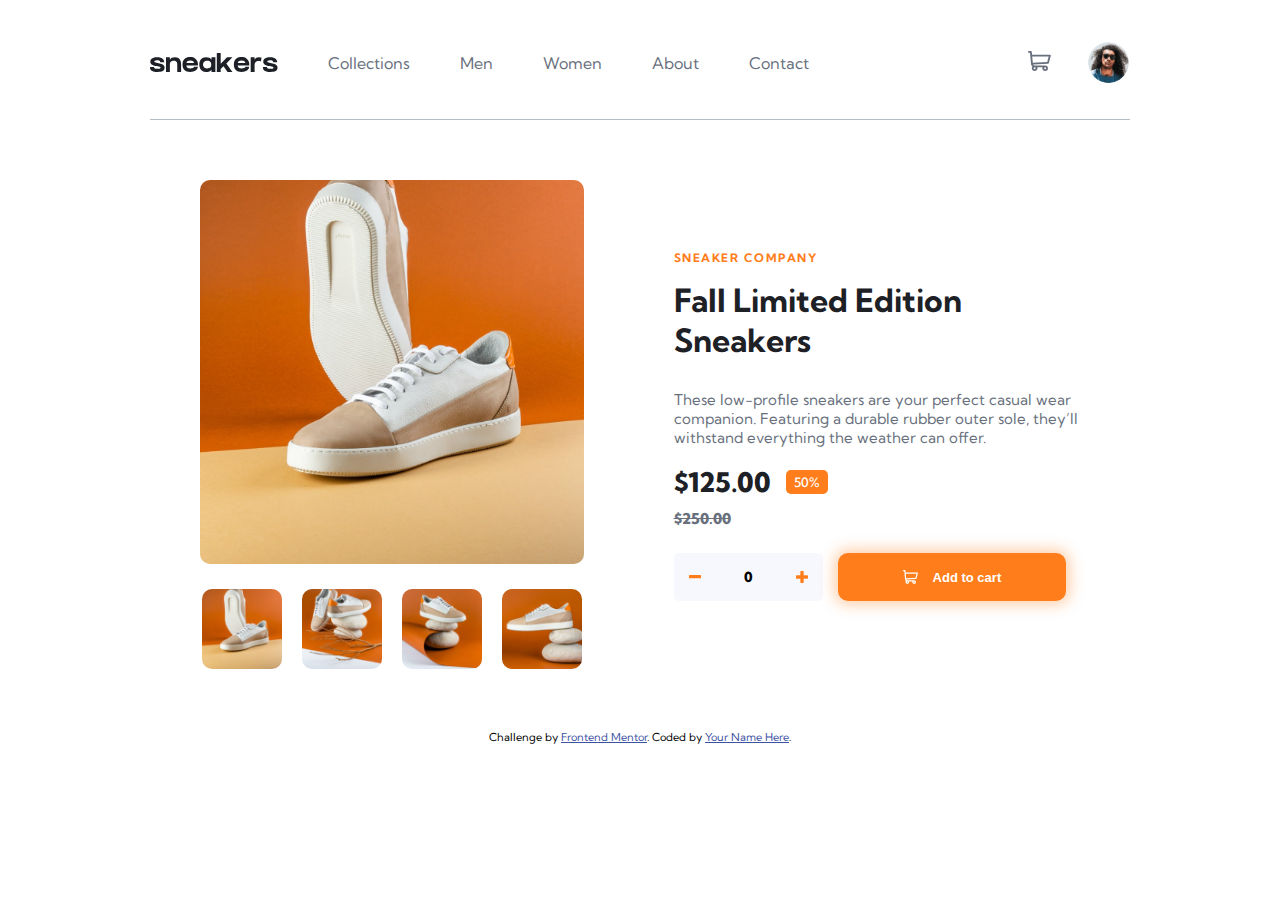
==== commit f58d960c: "Add interactivity to the desktop page" ====
--- a/ecommerce-product-page-main/index.html
+++ b/ecommerce-product-page-main/index.html
@@ -13,6 +13,56 @@
 </head>
 
 <body>
+
+  <div class="screenBlur"></div>
+
+  <div class="lightbox">
+
+    <div class="lightbox-wrapper">
+
+      <div class="lightbox-icon-close-wrapper">
+        <img src="./images/icon-close copy.svg" alt="" class="lightbox-icon-close">
+      </div>
+
+      <div class="lightbox-mainImage-Wrapper">
+
+        <img src="" alt="" class="lightbox-mainImage">
+
+        <div class="lightbox-nextPrevious-buttonWrapper">
+
+          <button class="lightbox-buttonPrevious"><img src="./images/icon-previous.svg" alt=""></button>
+
+          <button class="lightbox-buttonNext"><img src="./images/icon-next.svg" alt=""></button>
+
+        </div>
+
+      </div>
+
+      <div class="lightbox-image-navegation">
+
+        <div class="lightbox-image-navegation__buttonWrapper">
+          <button class="lightbox-thumbnail-button"><img src="./images/image-product-1-thumbnail.jpg" alt=""
+              class="lightbox-thumbnail" data-large="./images/image-product-1.jpg"></button>
+        </div>
+
+        <div class="lightbox-image-navegation__buttonWrapper">
+          <button class="lightbox-thumbnail-button"><img src="./images/image-product-2-thumbnail.jpg" alt=""
+              class="lightbox-thumbnail" data-large="./images/image-product-2.jpg"></button>
+        </div>
+
+        <div class="lightbox-image-navegation__buttonWrapper">
+          <button class="lightbox-thumbnail-button"><img src="./images/image-product-3-thumbnail.jpg" alt=""
+              class="lightbox-thumbnail" data-large="./images/image-product-3.jpg"></button>
+        </div>
+
+        <div class="lightbox-image-navegation__buttonWrapper">
+          <button class="lightbox-thumbnail-button"><img src="./images/image-product-4-thumbnail.jpg" alt=""
+              class="lightbox-thumbnail" data-large="./images/image-product-4.jpg"></button>
+        </div>
+      </div>
+
+    </div>
+  </div>
 
   <header>
 
@@ -47,11 +97,51 @@
       </div>
 
       <div class="user-area">
-        <button class="cart"><img src="./images/icon-cart.svg" alt="Carrinho"></button>
+        <button class="cart">
+          <img src="./images/icon-cart.svg" alt="Carrinho">
+
+          <div class="cart-display-quantity">
+            <p class="cart-display-quantity-number">1</p>
+          </div>
+        </button>
 
         <div class="productsCart">
           <h3>Cart</h3>
-          <p>Your cart is empty.</p>
+          <p class="cartEmptyP">Your cart is empty.</p>
+
+          <div class="cart-product">
+
+            <div class="cart-product-button-wrapper">
+
+              <img class="cart-product-button-wrapper-img" src="./images/image-product-1-thumbnail.jpg" alt="">
+
+              <div class="cart-product-wrapper">
+
+                <h3 class="cart-product-title">Fall Limited Edition Sneakers</h3>
+
+                <div class="cart-product-price-wrapper">
+
+                  <div class="cart-product-price-quantity-wrapper">
+
+                    <h3 class="cart-product-price">$125.00 x</h3>
+                    <h3 class="cart-product-quantity">3</h3>
+
+                  </div>
+
+                  <h3 class="cart-product-final-price">$375.00</h3>
+
+                </div>
+
+              </div>
+
+              <button class="delete-button"><img src="./images/icon-delete.svg" alt=""></button>
+
+            </div>
+
+            <button class="checkout-button">Checkout</button>
+
+          </div>
+
         </div>
 
         <div class="avatar-image-container">
@@ -83,19 +173,23 @@
       <div class="image-navegation">
 
         <div class="image-navegation__buttonWrapper">
-          <button><img src="./images/image-product-1-thumbnail.jpg" alt=""></button>
-        </div>
-
-        <div class="image-navegation__buttonWrapper">
-          <button><img src="./images/image-product-2-thumbnail.jpg" alt=""></button>
-        </div>
-
-        <div class="image-navegation__buttonWrapper">
-          <button><img src="./images/image-product-3-thumbnail.jpg" alt=""></button>
-        </div>
-
-        <div class="image-navegation__buttonWrapper">
-          <button><img src="./images/image-product-4-thumbnail.jpg" alt=""></button>
+          <button><img src="./images/image-product-1-thumbnail.jpg" alt="" class="thumbnail"
+              data-large="./images/image-product-1.jpg"></button>
+        </div>
+
+        <div class="image-navegation__buttonWrapper">
+          <button><img src="./images/image-product-2-thumbnail.jpg" alt="" class="thumbnail"
+              data-large="./images/image-product-2.jpg"></button>
+        </div>
+
+        <div class="image-navegation__buttonWrapper">
+          <button><img src="./images/image-product-3-thumbnail.jpg" alt="" class="thumbnail"
+              data-large="./images/image-product-3.jpg"></button>
+        </div>
+
+        <div class="image-navegation__buttonWrapper">
+          <button><img src="./images/image-product-4-thumbnail.jpg" alt="" class="thumbnail"
+              data-large="./images/image-product-4.jpg"></button>
         </div>
       </div>
 
--- a/ecommerce-product-page-main/style.css
+++ b/ecommerce-product-page-main/style.css
@@ -25,10 +25,138 @@
     font-family: var(--mainFont);
 }
 
+.AddToCartButtonActive {
+
+}
+
 body {
     width: 100%;
+    height: auto;
+    background-color: var(--white);
+}
+
+body.modalOpen {
+    overflow: hidden;
+}
+
+body .lightbox {
+    position: fixed;
+    top: 0;
+    z-index: 3000;
+    display: none;
+    flex-direction: column;
+    width: 100vw;
     height: 100vh;
-    background-color: var(--white);
+    align-items: center;
+    justify-content: center;
+}
+
+body .lightbox .lightbox-icon-close-wrapper {
+    width: 100%;
+    display: flex;
+    align-items: center;
+    justify-content: flex-end;
+    margin-bottom: 1.5rem;
+}
+
+body .lightbox .lightbox-icon-close-wrapper .lightbox-icon-close{
+    cursor: pointer;
+}
+
+body .lightbox .lightbox-mainImage-Wrapper {
+    position: relative;
+}
+
+body .lightbox .lightbox-nextPrevious-buttonWrapper {
+    display: block;
+    position: absolute;
+    width: 118%;
+    padding: 0px 1.5rem;
+    display: flex;
+    justify-content: space-between;
+    top: 50%;
+    left: -9%;
+}
+
+body .lightbox .lightbox-nextPrevious-buttonWrapper button {
+    width: 4rem;
+    height: 4rem;
+    border-radius: 50%;
+    display: flex;
+    align-items: center;
+    justify-content: center;
+    cursor: pointer;
+}
+
+body .lightbox .lightbox-mainImage {
+    width: clamp(30rem, 30vw, 40rem);
+    border-radius: 1rem;
+}
+
+body .lightbox .lightbox-image-navegation {
+    display: flex;
+    flex-direction: row;
+    justify-content: space-between;
+    margin-top: 2rem;
+}
+
+.lightbox-image-navegation__buttonWrapper {
+    width: clamp(6.8rem, 7.3vw, 8.3rem);
+    height: clamp(6.8rem, 7.3vw, 8.3rem);
+    flex-shrink: 0;
+    display: flex;
+    justify-content: center;
+    align-items: center;
+}
+
+body .lightbox .lightbox-image-navegation img {
+    width: clamp(6.5rem, 7vw, 8rem);
+    border-radius: 1rem;
+    cursor: pointer;
+    transition-duration: 80ms;
+    transition-property: border;
+    box-sizing: content-box;
+}
+
+body .lightbox .lightbox-image-navegation button {
+    display: flex;
+    justify-content: center;
+    align-items: center;
+    transition-duration: 80ms;
+    transition-property: border;
+    box-sizing: content-box;
+    border-radius: 1.5rem;
+}
+
+body .lightbox .lightbox-image-navegation button:hover {
+    border: 3px solid var(--orange);
+}
+
+body .lightbox .lightbox-image-navegation img:hover {
+    opacity: 0.50;
+}
+
+.selected {
+    border: 3px solid var(--orange);
+}
+
+.opacity {
+    opacity: 0.50;
+}
+
+.disabled {
+    display: none;
+}
+
+.screenBlur {
+    width: 100%;
+    height: 100%;
+    position: fixed;
+    top: 0;
+    left: 0;
+    background-color: rgba(0, 0, 0, 0.5);
+    z-index: 2000;
+    display: none;
 }
 
 header {
@@ -118,18 +246,137 @@
     border-bottom: 4px solid transparent;
 }
 
+header nav .user-area .cart {
+    position: relative;
+}
+
+header nav .user-area .cart .cart-display-quantity {
+    position: absolute;
+    background-color: var(--orange);
+    color: var(--white);
+    width: 1.8rem;
+    font-size: 1rem;
+    border-radius: .6rem;
+    top: -0.25rem;
+    left: 1rem;
+    visibility: hidden;
+}
+
 header nav .user-area .productsCart {
     position: absolute;
     background-color: var(--white);
     box-shadow: 0px 0px 20px 3px rgba(0, 0, 0, 0.150);
     top: 11rem;
     right: 8rem;
-    width: 30rem;
-    height: 20rem;
     border-radius: 1rem;
     display: flex;
     flex-direction: column;
     visibility: hidden;
+    overflow: hidden;
+}
+
+header nav .user-area .productsCart .cart-product {
+    display: flex;
+    flex-direction: column;
+    width: 100%;
+    align-items: center;
+    justify-content: center;
+    gap: 1.5rem;
+    padding: 1.5rem;
+    visibility: hidden;
+}
+
+header nav .user-area .productsCart .cart-product .checkout-button {
+    background-color: var(--orange);
+    font-weight: 800;
+    border-radius: .5rem;
+    padding: 1.2rem 5rem;
+    width: 100%;
+    color: var(--white);
+    cursor: pointer;
+}
+
+header nav .user-area .productsCart .cart-product .checkout-button:hover {
+    filter: brightness(1.2);
+}
+
+header nav .user-area .productsCart .cart-product .cart-product-button-wrapper {
+    display: flex;
+    flex-direction: row;
+    align-items: center;
+    justify-content: center;
+    border: none;
+    gap: 1.5rem;
+}
+
+header nav .user-area .productsCart .cart-product .cart-product-button-wrapper .delete-button {
+    width: 1.5rem;
+    cursor: pointer;
+}
+
+header nav .user-area .productsCart .cart-product .cart-product-button-wrapper .delete-button img {
+    width: 1.5rem;
+}
+
+header nav .user-area .productsCart .cart-product .cart-product-button-wrapper .cart-product-button-wrapper-img {
+    width: 4rem;
+    object-fit: cover;
+    border-radius: .5rem;
+}
+
+header nav .user-area .productsCart .cart-product .cart-product-button-wrapper .cart-product-title {
+    border: none;
+    font-size: 1.3rem;
+    padding: 0;
+    font-weight: 500;
+    color: var(--black);
+}
+
+header nav .user-area .productsCart .cart-product .cart-product-button-wrapper .cart-product-wrapper {
+    display: flex;
+    flex-direction: column;
+    border: none;
+    gap: .5rem;
+}
+
+header nav .user-area .productsCart .cart-product .cart-product-button-wrapper .cart-product-wrapper .cart-product-price-wrapper {
+    display: flex;
+    flex-direction: row;
+    border: none !important;
+    gap: .5rem;
+}
+
+header nav .user-area .productsCart .cart-product .cart-product-button-wrapper .cart-product-wrapper .cart-product-price-wrapper .cart-product-price-quantity-wrapper {
+    display: flex;
+    flex-direction: row;
+    border: none;
+}
+
+header nav .user-area .productsCart .cart-product .cart-product-button-wrapper .cart-product-wrapper .cart-product-price-wrapper .cart-product-price-quantity-wrapper .cart-product-price {
+    border: none;
+    padding: 0 !important;
+    font-weight: 500 !important;
+    color: var(--black) !important;
+    font-size: 1.3rem;
+}
+
+.cart-product-quantity {
+    border: none !important;
+    padding: 0 !important;
+    font-weight: 500 !important;
+    color: var(--black) !important;
+    font-size: 1.3rem !important;
+}
+
+.cart-product-final-price {
+    border: none !important;
+    padding: 0 !important;
+    font-size: 1.3rem !important;
+}
+
+.visible {
+    visibility: visible;
+    opacity: 1;
 }
 
 header nav .user-area .productsCart h3 {
@@ -140,12 +387,12 @@
     filter: brightness(1.16);
 }
 
-header nav .user-area .productsCart p {
-    display: flex;
-    justify-content: center;
-    align-items: center;
-    flex-grow: 1;
+header nav .user-area .productsCart .cartEmptyP {
     font-weight: 800;
+    visibility: hidden;
+    position: absolute;
+    top: 10rem;
+    left: 7rem;
 }
 
 header nav .user-area button {
@@ -189,8 +436,9 @@
 main {
     display: flex;
     flex-direction: row;
-    margin: 18rem 20rem;
+    margin: 18rem 20rem 5rem 20rem;
     gap: clamp(4.5rem, 7vw, 9rem);
+    height: auto;
 }
 
 main .image-pack .nextPrevious-buttonWrapper {
@@ -335,6 +583,8 @@
 main .description-area .quantityButton .quantityWrapper .quantity {
     font-size: 1.4rem;
     font-weight: 800;
+    width: 1.5rem;
+    text-align: center;
 }
 
 main .description-area .quantityButton .cartButton img {
